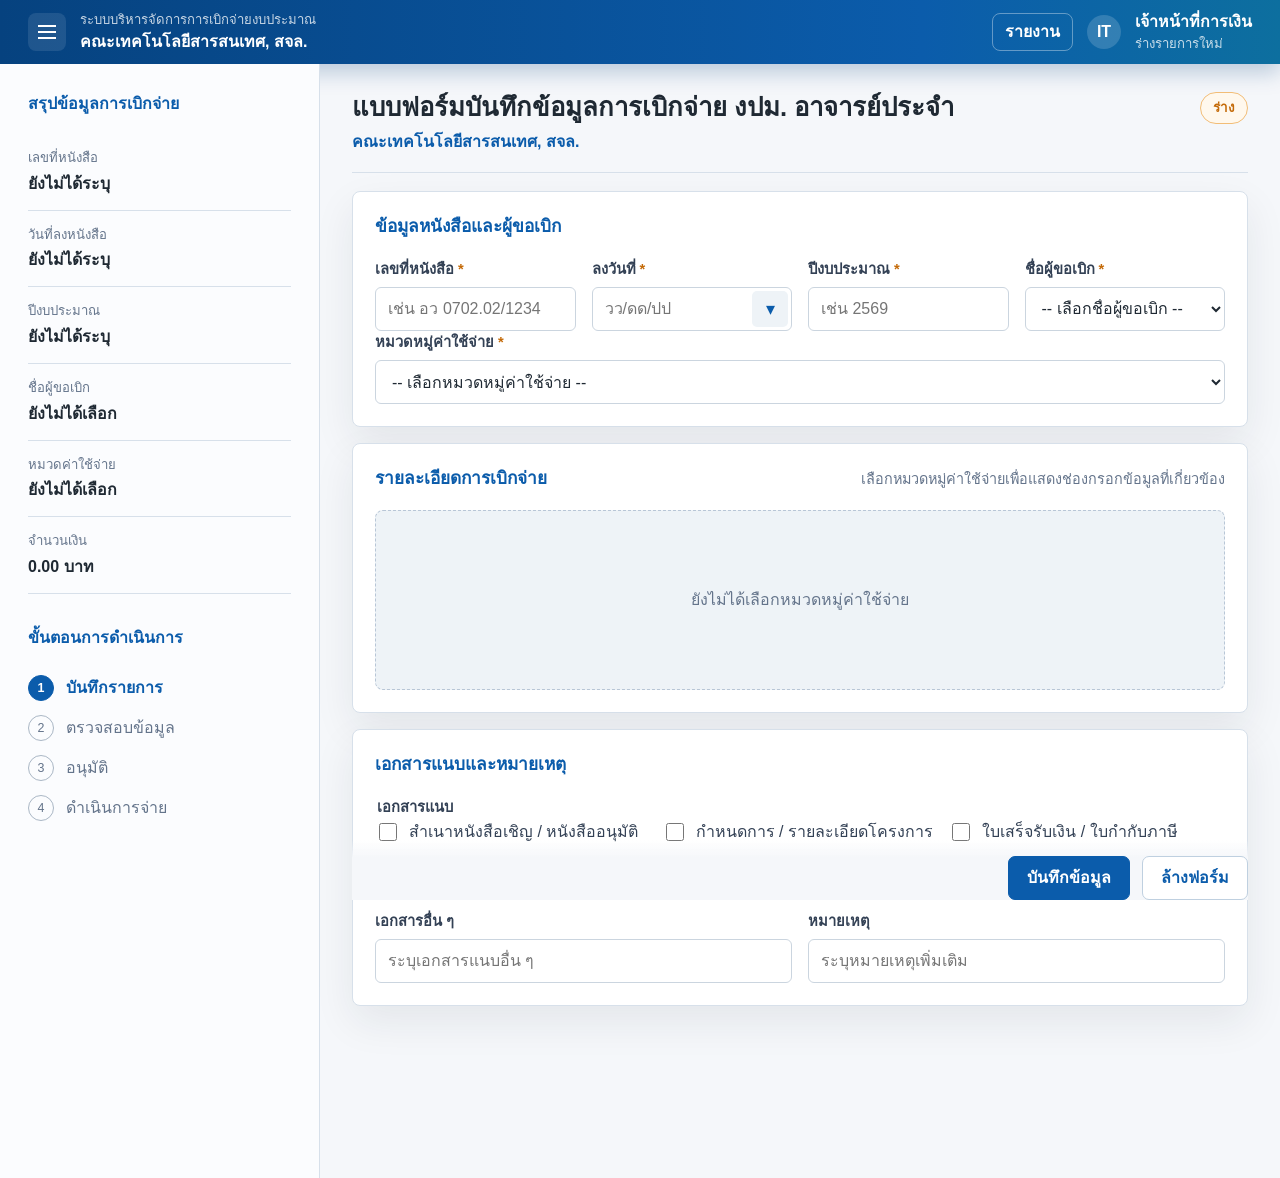
==== index.html @ 0a7631bf "Add files via upload" ====
<!doctype html>
<html lang="th">
  <head>
    <meta charset="UTF-8" />
    <meta name="viewport" content="width=device-width, initial-scale=1.0" />
    <title>แบบฟอร์มบันทึกข้อมูลการเบิกจ่าย งปม. อาจารย์ประจำ</title>
    <link rel="stylesheet" href="styles.css?v=20260630-4" />
  </head>
  <body>
    <header class="topbar">
      <div class="topbar__brand">
        <button class="icon-button" type="button" aria-label="เมนู">
          <span></span><span></span><span></span>
        </button>
        <div>
          <p>ระบบบริหารจัดการการเบิกจ่ายงบประมาณ</p>
          <strong>คณะเทคโนโลยีสารสนเทศ, สจล.</strong>
        </div>
      </div>
      <div class="topbar__user" aria-label="ผู้ใช้งาน">
        <a class="nav-link" href="report.html">รายงาน</a>
        <span class="avatar">IT</span>
        <div>
          <strong>เจ้าหน้าที่การเงิน</strong>
          <p>ร่างรายการใหม่</p>
        </div>
      </div>
    </header>

    <main class="layout">
      <aside class="summary-panel" aria-label="สรุปข้อมูลการเบิกจ่าย">
        <h2>สรุปข้อมูลการเบิกจ่าย</h2>
        <dl class="summary-list">
          <div>
            <dt>เลขที่หนังสือ</dt>
            <dd id="summaryDocNo">ยังไม่ได้ระบุ</dd>
          </div>
          <div>
            <dt>วันที่ลงหนังสือ</dt>
            <dd id="summaryDate">ยังไม่ได้ระบุ</dd>
          </div>
          <div>
            <dt>ปีงบประมาณ</dt>
            <dd id="summaryFiscalYear">ยังไม่ได้ระบุ</dd>
          </div>
          <div>
            <dt>ชื่อผู้ขอเบิก</dt>
            <dd id="summaryTeacher">ยังไม่ได้เลือก</dd>
          </div>
          <div>
            <dt>หมวดค่าใช้จ่าย</dt>
            <dd id="summaryCategory">ยังไม่ได้เลือก</dd>
          </div>
          <div>
            <dt>จำนวนเงิน</dt>
            <dd id="summaryAmount">0.00 บาท</dd>
          </div>
        </dl>

        <section class="steps" aria-label="ขั้นตอนการดำเนินการ">
          <h2>ขั้นตอนการดำเนินการ</h2>
          <ol>
            <li class="is-active">บันทึกรายการ</li>
            <li>ตรวจสอบข้อมูล</li>
            <li>อนุมัติ</li>
            <li>ดำเนินการจ่าย</li>
          </ol>
        </section>
      </aside>

      <section class="content">
        <div class="page-title">
          <div>
            <h1>แบบฟอร์มบันทึกข้อมูลการเบิกจ่าย งปม. อาจารย์ประจำ</h1>
            <p>คณะเทคโนโลยีสารสนเทศ, สจล.</p>
          </div>
          <span class="status-badge">ร่าง</span>
        </div>

        <form id="expenseForm" class="form-shell">
          <section class="form-section" aria-labelledby="section-basic">
            <div class="section-heading">
              <h2 id="section-basic">ข้อมูลหนังสือและผู้ขอเบิก</h2>
            </div>
            <div class="form-grid form-grid--four">
              <label class="field">
                <span>เลขที่หนังสือ <b>*</b></span>
                <input id="docNo" name="docNo" type="text" placeholder="เช่น อว 0702.02/1234" required />
              </label>
              <label class="field">
                <span>ลงวันที่ <b>*</b></span>
                <div class="date-picker" data-thai-date-picker>
                  <input id="docDate" name="docDate" type="text" placeholder="วว/ดด/ปป" inputmode="numeric" autocomplete="off" pattern="\d{2}/\d{2}/\d{2}" required />
                  <button class="date-picker__button" type="button" aria-label="เปิดปฏิทินลงวันที่">▾</button>
                  <div class="date-picker__panel" hidden></div>
                </div>
              </label>
              <label class="field">
                <span>ปีงบประมาณ <b>*</b></span>
                <input id="fiscalYear" name="fiscalYear" type="number" min="2500" max="2700" placeholder="เช่น 2569" required />
              </label>
              <label class="field">
                <span>ชื่อผู้ขอเบิก <b>*</b></span>
                <select id="teacherName" name="teacherName" required></select>
              </label>
            </div>
            <label class="field">
              <span>หมวดหมู่ค่าใช้จ่าย <b>*</b></span>
              <select id="category" name="category" required></select>
            </label>
          </section>

          <section class="form-section" aria-labelledby="section-detail">
            <div class="section-heading">
              <h2 id="section-detail">รายละเอียดการเบิกจ่าย</h2>
              <p id="categoryHint">เลือกหมวดหมู่ค่าใช้จ่ายเพื่อแสดงช่องกรอกข้อมูลที่เกี่ยวข้อง</p>
            </div>
            <div id="dynamicFields" class="dynamic-fields"></div>
          </section>

          <section class="form-section" aria-labelledby="section-attachments">
            <div class="section-heading">
              <h2 id="section-attachments">เอกสารแนบและหมายเหตุ</h2>
            </div>
            <fieldset class="option-group option-group--inline">
              <legend>เอกสารแนบ</legend>
              <label><input type="checkbox" name="attachments" value="สำเนาหนังสือเชิญ / หนังสืออนุมัติ" /> สำเนาหนังสือเชิญ / หนังสืออนุมัติ</label>
              <label><input type="checkbox" name="attachments" value="กำหนดการ / รายละเอียดโครงการ" /> กำหนดการ / รายละเอียดโครงการ</label>
              <label><input type="checkbox" name="attachments" value="ใบเสร็จรับเงิน / ใบกำกับภาษี" /> ใบเสร็จรับเงิน / ใบกำกับภาษี</label>
              <label><input type="checkbox" name="attachments" value="อื่น ๆ" /> อื่น ๆ</label>
            </fieldset>
            <div class="form-grid form-grid--two">
              <label class="field">
                <span>เอกสารอื่น ๆ</span>
                <input name="otherAttachment" type="text" placeholder="ระบุเอกสารแนบอื่น ๆ" />
              </label>
              <label class="field">
                <span>หมายเหตุ</span>
                <input name="note" type="text" placeholder="ระบุหมายเหตุเพิ่มเติม" />
              </label>
            </div>
          </section>

          <div class="action-bar">
            <button class="button button--primary" type="submit">บันทึกข้อมูล</button>
            <button class="button" id="resetButton" type="button">ล้างฟอร์ม</button>
          </div>
        </form>
      </section>
    </main>

    <dialog id="resultDialog" class="result-dialog">
      <form method="dialog">
        <div class="dialog-head">
          <h2>ข้อมูลที่บันทึก</h2>
          <button class="icon-close" value="close" aria-label="ปิด">×</button>
        </div>
        <pre id="resultJson"></pre>
        <menu>
          <button class="button button--primary" value="close">ปิด</button>
        </menu>
      </form>
    </dialog>

    <script src="app.js?v=20260707-1"></script>
  </body>
</html>
---- styles.css ----
:root {
  --bg: #f5f7fa;
  --surface: #ffffff;
  --surface-muted: #eef3f7;
  --line: #d7e0ea;
  --text: #1f2933;
  --muted: #64748b;
  --primary: #0b5cab;
  --primary-dark: #074783;
  --teal: #0f766e;
  --warning: #c46a08;
  --shadow: 0 16px 40px rgba(31, 41, 51, 0.08);
}

* {
  box-sizing: border-box;
}

body {
  margin: 0;
  background: var(--bg);
  color: var(--text);
  font-family: "Leelawadee UI", "Noto Sans Thai", "Tahoma", sans-serif;
  line-height: 1.5;
}

button,
input,
select {
  font: inherit;
}

.topbar {
  min-height: 64px;
  display: flex;
  justify-content: space-between;
  align-items: center;
  gap: 24px;
  padding: 0 28px;
  background: linear-gradient(90deg, #06427f 0%, #0b5cab 72%, #0d6f9f 100%);
  color: #fff;
  box-shadow: 0 8px 22px rgba(6, 66, 127, 0.26);
}

.topbar p,
.topbar strong {
  margin: 0;
}

.topbar__brand,
.topbar__user {
  display: flex;
  align-items: center;
  gap: 14px;
}

.topbar__brand p,
.topbar__user p {
  color: rgba(255, 255, 255, 0.78);
  font-size: 0.82rem;
}

.icon-button {
  width: 38px;
  height: 38px;
  display: grid;
  place-content: center;
  gap: 4px;
  border: 0;
  border-radius: 8px;
  background: rgba(255, 255, 255, 0.1);
  cursor: pointer;
}

.icon-button span {
  display: block;
  width: 18px;
  height: 2px;
  background: #fff;
}

.avatar {
  display: grid;
  width: 34px;
  height: 34px;
  place-items: center;
  border-radius: 50%;
  background: rgba(255, 255, 255, 0.16);
  font-weight: 700;
}

.layout {
  display: grid;
  grid-template-columns: 320px minmax(0, 1fr);
  min-height: calc(100vh - 64px);
}

.summary-panel {
  padding: 28px;
  border-right: 1px solid var(--line);
  background: #fbfcfe;
}

.summary-panel h2 {
  margin: 0 0 18px;
  color: var(--primary);
  font-size: 1rem;
}

.summary-list {
  margin: 0;
}

.summary-list div {
  padding: 14px 0;
  border-bottom: 1px solid var(--line);
}

.summary-list dt {
  color: var(--muted);
  font-size: 0.82rem;
}

.summary-list dd {
  margin: 4px 0 0;
  font-weight: 700;
}

.steps {
  margin-top: 32px;
}

.steps ol {
  margin: 0;
  padding: 0;
  counter-reset: step;
  list-style: none;
}

.steps li {
  counter-increment: step;
  position: relative;
  padding: 8px 0 8px 38px;
  color: var(--muted);
}

.steps li::before {
  content: counter(step);
  position: absolute;
  left: 0;
  top: 7px;
  width: 24px;
  height: 24px;
  display: grid;
  place-items: center;
  border: 1px solid #aab7c5;
  border-radius: 50%;
  font-size: 0.78rem;
}

.steps .is-active {
  color: var(--primary);
  font-weight: 700;
}

.steps .is-active::before {
  border-color: var(--primary);
  background: var(--primary);
  color: #fff;
}

.content {
  min-width: 0;
  padding: 28px 32px 96px;
}

.page-title {
  display: flex;
  align-items: start;
  justify-content: space-between;
  gap: 24px;
  margin-bottom: 18px;
  padding-bottom: 18px;
  border-bottom: 1px solid var(--line);
}

.page-title h1 {
  margin: 0;
  font-size: clamp(1.35rem, 2vw, 2rem);
  line-height: 1.25;
}

.page-title p {
  margin: 6px 0 0;
  color: var(--primary);
  font-weight: 700;
}

.status-badge {
  padding: 5px 12px;
  border: 1px solid #f2bd77;
  border-radius: 999px;
  background: #fff8ed;
  color: var(--warning);
  font-size: 0.84rem;
  font-weight: 700;
}

.form-shell {
  display: grid;
  gap: 16px;
}

.form-section {
  padding: 22px;
  border: 1px solid var(--line);
  border-radius: 8px;
  background: var(--surface);
  box-shadow: var(--shadow);
}

.section-heading {
  display: flex;
  justify-content: space-between;
  align-items: baseline;
  gap: 18px;
  margin-bottom: 18px;
}

.section-heading h2 {
  margin: 0;
  color: var(--primary);
  font-size: 1.08rem;
}

.section-heading p {
  margin: 0;
  color: var(--muted);
  font-size: 0.9rem;
}

.form-grid {
  display: grid;
  gap: 16px;
}

.form-grid--three {
  grid-template-columns: repeat(3, minmax(0, 1fr));
}

.form-grid--four {
  grid-template-columns: repeat(4, minmax(0, 1fr));
}

.form-grid--two {
  grid-template-columns: repeat(2, minmax(0, 1fr));
}

.field {
  display: grid;
  gap: 7px;
}

.field span,
.option-group legend {
  color: #334155;
  font-size: 0.92rem;
  font-weight: 700;
}

.field b,
.option-group b {
  color: var(--warning);
}

input,
select {
  min-height: 44px;
  width: 100%;
  border: 1px solid #cbd5df;
  border-radius: 6px;
  background: #fff;
  color: var(--text);
  padding: 0 12px;
  outline: none;
}

input:focus,
select:focus {
  border-color: var(--primary);
  box-shadow: 0 0 0 3px rgba(11, 92, 171, 0.12);
}

.date-picker {
  position: relative;
  display: grid;
}

.date-picker input {
  padding-right: 46px;
}

.date-picker__button {
  position: absolute;
  top: 4px;
  right: 4px;
  width: 36px;
  height: 36px;
  border: 0;
  border-radius: 5px;
  background: var(--surface-muted);
  color: var(--primary);
  font-size: 1.1rem;
  cursor: pointer;
}

.date-picker__button:hover,
.date-picker__head button:hover,
.date-picker__days button:hover {
  background: #dfeaf4;
}

.date-picker__panel {
  position: absolute;
  top: calc(100% + 8px);
  left: 0;
  z-index: 20;
  width: min(320px, calc(100vw - 48px));
  padding: 12px;
  border: 1px solid var(--line);
  border-radius: 8px;
  background: var(--surface);
  box-shadow: 0 18px 42px rgba(31, 41, 51, 0.16);
}

.date-picker__head,
.date-picker__weekdays,
.date-picker__days {
  display: grid;
  grid-template-columns: repeat(7, 1fr);
  gap: 4px;
}

.date-picker__head {
  grid-template-columns: 32px 1fr 32px;
  align-items: center;
  margin-bottom: 10px;
}

.date-picker__selectors {
  display: grid;
  grid-template-columns: minmax(0, 1.35fr) minmax(78px, 0.65fr);
  gap: 6px;
}

.date-picker__selectors select {
  min-height: 34px;
  padding: 0 8px;
  border-radius: 6px;
  color: var(--primary);
  font-size: 0.92rem;
  font-weight: 700;
}

.date-picker__head button,
.date-picker__days button {
  min-height: 34px;
  border: 0;
  border-radius: 6px;
  background: transparent;
  color: var(--text);
  cursor: pointer;
}

.date-picker__weekdays {
  margin-bottom: 4px;
  color: var(--muted);
  font-size: 0.82rem;
  font-weight: 700;
  text-align: center;
}

.date-picker__days button.is-today {
  box-shadow: inset 0 0 0 1px var(--primary);
  color: var(--primary);
  font-weight: 700;
}

.date-picker__days button.is-selected {
  background: var(--primary);
  color: #fff;
  font-weight: 700;
}

.dynamic-fields {
  display: grid;
  gap: 18px;
}

.empty-state {
  display: grid;
  place-items: center;
  min-height: 180px;
  border: 1px dashed #b8c6d6;
  border-radius: 8px;
  color: var(--muted);
  background: var(--surface-muted);
  text-align: center;
}

.sub-panel {
  display: grid;
  gap: 16px;
  padding: 18px;
  border: 1px solid #dce5ee;
  border-radius: 8px;
  background: #fbfdff;
}

.sub-panel h3 {
  margin: 0;
  color: var(--teal);
  font-size: 1rem;
}

.option-group {
  display: grid;
  gap: 10px;
  min-width: 0;
  margin: 0;
  padding: 0;
  border: 0;
}

.option-group--inline {
  grid-template-columns: repeat(auto-fit, minmax(220px, 1fr));
  margin-bottom: 16px;
}

.option-group legend {
  grid-column: 1 / -1;
  margin-bottom: 2px;
}

.option-group label {
  display: flex;
  align-items: flex-start;
  gap: 9px;
  min-height: 32px;
  color: #334155;
}

.option-group input {
  width: 18px;
  min-height: 18px;
  height: 18px;
  margin-top: 3px;
  accent-color: var(--primary);
}

.action-bar {
  position: sticky;
  bottom: 0;
  z-index: 5;
  display: flex;
  justify-content: flex-end;
  gap: 12px;
  padding: 16px 0 0;
  background: linear-gradient(180deg, rgba(245, 247, 250, 0), var(--bg) 30%);
}

.button {
  min-height: 44px;
  border: 1px solid #bfd0e0;
  border-radius: 7px;
  background: #fff;
  color: var(--primary);
  padding: 0 18px;
  font-weight: 700;
  cursor: pointer;
}

.button:hover {
  border-color: var(--primary);
}

.button--primary {
  border-color: var(--primary);
  background: var(--primary);
  color: #fff;
}

.button--primary:hover {
  background: var(--primary-dark);
}

.result-dialog {
  width: min(860px, calc(100vw - 32px));
  border: 0;
  border-radius: 8px;
  box-shadow: 0 24px 80px rgba(15, 23, 42, 0.28);
}

.result-dialog::backdrop {
  background: rgba(15, 23, 42, 0.36);
}

.dialog-head {
  display: flex;
  align-items: center;
  justify-content: space-between;
  gap: 16px;
}

.dialog-head h2 {
  margin: 0;
}

.icon-close {
  border: 0;
  background: transparent;
  color: var(--muted);
  font-size: 1.8rem;
  cursor: pointer;
}

pre {
  max-height: 55vh;
  overflow: auto;
  padding: 16px;
  border-radius: 8px;
  background: #0f172a;
  color: #dbeafe;
  white-space: pre-wrap;
}

menu {
  display: flex;
  justify-content: flex-end;
  padding: 0;
}

.nav-link {
  display: inline-flex;
  align-items: center;
  min-height: 38px;
  padding: 0 12px;
  border: 1px solid rgba(255, 255, 255, 0.36);
  border-radius: 8px;
  color: #fff;
  font-weight: 700;
  text-decoration: none;
}

.nav-link:hover {
  background: rgba(255, 255, 255, 0.12);
}

.report-layout {
  width: min(1480px, 100%);
  margin: 0 auto;
  padding: 28px;
}

.report-toolbar {
  display: grid;
  grid-template-columns: minmax(240px, 1.3fr) repeat(3, minmax(180px, 1fr)) auto;
  align-items: end;
  gap: 14px;
  margin-bottom: 18px;
  padding: 18px;
  border: 1px solid var(--line);
  border-radius: 8px;
  background: var(--surface);
  box-shadow: var(--shadow);
}

.report-cards {
  display: grid;
  grid-template-columns: repeat(3, minmax(0, 1fr));
  gap: 14px;
  margin-bottom: 18px;
}

.report-cards article {
  padding: 18px;
  border: 1px solid var(--line);
  border-radius: 8px;
  background: var(--surface);
}

.report-cards span {
  display: block;
  color: var(--muted);
  font-size: 0.85rem;
}

.report-cards strong {
  display: block;
  margin-top: 6px;
  color: var(--primary);
  font-size: 1.45rem;
}

.teacher-report-head {
  display: flex;
  align-items: flex-end;
  justify-content: space-between;
  gap: 20px;
  margin-bottom: 18px;
  padding: 18px;
  border: 1px solid var(--line);
  border-radius: 8px;
  background: var(--surface);
  box-shadow: var(--shadow);
}

.teacher-report-head span,
.teacher-report-head p {
  color: var(--muted);
  font-size: 0.9rem;
}

.teacher-report-head strong {
  display: block;
  margin-top: 4px;
  color: var(--primary-dark);
  font-size: 1.35rem;
}

.teacher-report-head p {
  margin: 0;
  text-align: right;
}

.report-table-wrap {
  overflow: auto;
  border: 1px solid var(--line);
  border-radius: 8px;
  background: var(--surface);
  box-shadow: var(--shadow);
}

.report-table {
  width: 100%;
  min-width: 1180px;
  border-collapse: collapse;
}

.report-table th,
.report-table td {
  padding: 12px 14px;
  border-bottom: 1px solid var(--line);
  text-align: left;
  vertical-align: top;
  font-size: 0.92rem;
}

.report-table th {
  position: sticky;
  top: 0;
  z-index: 1;
  background: #e8f1fb;
  color: var(--primary-dark);
  font-weight: 800;
}

.report-table tbody tr:hover {
  background: #f8fbff;
}

.amount-cell {
  text-align: right;
  white-space: nowrap;
}

.detail-chip {
  display: block;
  margin: 0 0 4px;
  color: var(--text);
}

.empty-cell {
  padding: 32px 16px;
  color: var(--muted);
  text-align: center;
}

.dashboard-toolbar {
  grid-template-columns: minmax(220px, 1.2fr) repeat(3, minmax(160px, 1fr)) auto;
}

.dashboard-actions {
  display: flex;
  gap: 10px;
}

.dashboard-kpis {
  grid-template-columns: repeat(4, minmax(0, 1fr));
}

.dashboard-grid {
  display: grid;
  grid-template-columns: repeat(2, minmax(0, 1fr));
  gap: 18px;
  margin-bottom: 18px;
}

.dashboard-panel {
  min-height: 360px;
  padding: 18px;
  border: 1px solid var(--line);
  border-radius: 8px;
  background: var(--surface);
  box-shadow: var(--shadow);
}

.dashboard-panel--wide {
  grid-column: span 2;
}

.dashboard-panel__head {
  display: flex;
  align-items: flex-start;
  justify-content: space-between;
  gap: 16px;
  margin-bottom: 18px;
}

.dashboard-panel__head h2 {
  margin: 0;
  color: var(--primary-dark);
  font-size: 1.05rem;
}

.dashboard-panel__head span {
  color: var(--muted);
  font-weight: 700;
  white-space: nowrap;
}

.bar-chart {
  display: grid;
  gap: 14px;
}

.bar-row {
  display: grid;
  gap: 7px;
}

.bar-row__meta {
  display: flex;
  justify-content: space-between;
  gap: 14px;
  color: var(--text);
  font-size: 0.92rem;
}

.bar-row__meta span {
  overflow-wrap: anywhere;
}

.bar-row__meta strong {
  color: var(--primary-dark);
  white-space: nowrap;
}

.bar-track {
  height: 12px;
  overflow: hidden;
  border-radius: 999px;
  background: var(--surface-muted);
}

.bar-track span {
  display: block;
  height: 100%;
  border-radius: inherit;
}

.donut-wrap {
  display: grid;
  grid-template-columns: 180px minmax(0, 1fr);
  align-items: center;
  gap: 20px;
}

.donut-chart {
  width: 180px;
  aspect-ratio: 1;
  border: 18px solid var(--surface);
  border-radius: 50%;
  background: #e5eaf0;
  box-shadow: inset 0 0 0 1px var(--line), 0 10px 24px rgba(31, 41, 51, 0.08);
}

.chart-legend {
  display: grid;
  gap: 10px;
}

.legend-item {
  display: grid;
  grid-template-columns: 12px minmax(0, 1fr) auto;
  align-items: center;
  gap: 8px;
  font-size: 0.9rem;
}

.legend-item span {
  width: 12px;
  height: 12px;
  border-radius: 50%;
}

.legend-item p {
  margin: 0;
}

.legend-item strong {
  color: var(--primary-dark);
  white-space: nowrap;
}

.column-chart {
  display: flex;
  align-items: end;
  gap: 16px;
  min-height: 270px;
}

.column-item {
  display: grid;
  flex: 1;
  min-width: 80px;
  gap: 8px;
  text-align: center;
}

.column-track {
  display: flex;
  align-items: end;
  height: 210px;
  padding: 0 8px;
  border-radius: 8px;
  background: var(--surface-muted);
}

.column-track span {
  display: block;
  width: 100%;
  min-height: 2px;
  border-radius: 8px 8px 0 0;
}

.column-item strong {
  color: var(--primary-dark);
}

.column-item small {
  color: var(--muted);
  font-size: 0.78rem;
}

@media (max-width: 980px) {
  .layout {
    grid-template-columns: 1fr;
  }

  .summary-panel {
    border-right: 0;
    border-bottom: 1px solid var(--line);
  }

  .summary-list {
    display: grid;
    grid-template-columns: repeat(2, minmax(0, 1fr));
    gap: 0 20px;
  }

  .form-grid--three,
  .form-grid--four,
  .form-grid--two {
    grid-template-columns: 1fr;
  }

  .report-toolbar {
    grid-template-columns: repeat(2, minmax(0, 1fr));
  }

  .report-cards {
    grid-template-columns: 1fr;
  }

  .dashboard-toolbar,
  .dashboard-kpis,
  .dashboard-grid {
    grid-template-columns: 1fr;
  }

  .dashboard-panel--wide {
    grid-column: auto;
  }

  .donut-wrap {
    grid-template-columns: 1fr;
    justify-items: center;
  }

  .teacher-report-head {
    align-items: flex-start;
    flex-direction: column;
  }

  .teacher-report-head p {
    text-align: left;
  }
}

@media (max-width: 640px) {
  .topbar {
    align-items: flex-start;
    flex-direction: column;
    padding: 16px;
  }

  .content,
  .summary-panel {
    padding: 18px;
  }

  .page-title,
  .section-heading,
  .action-bar {
    align-items: stretch;
    flex-direction: column;
  }

  .action-bar {
    position: static;
    padding-top: 4px;
    background: transparent;
  }

  .summary-list {
    grid-template-columns: 1fr;
  }

  .button {
    width: 100%;
  }

  .report-layout {
    padding: 18px;
  }

  .report-toolbar {
    grid-template-columns: 1fr;
  }

  .dashboard-actions {
    flex-direction: column;
  }

  .dashboard-panel__head,
  .bar-row__meta {
    align-items: flex-start;
    flex-direction: column;
  }

  .column-chart {
    overflow-x: auto;
  }
}
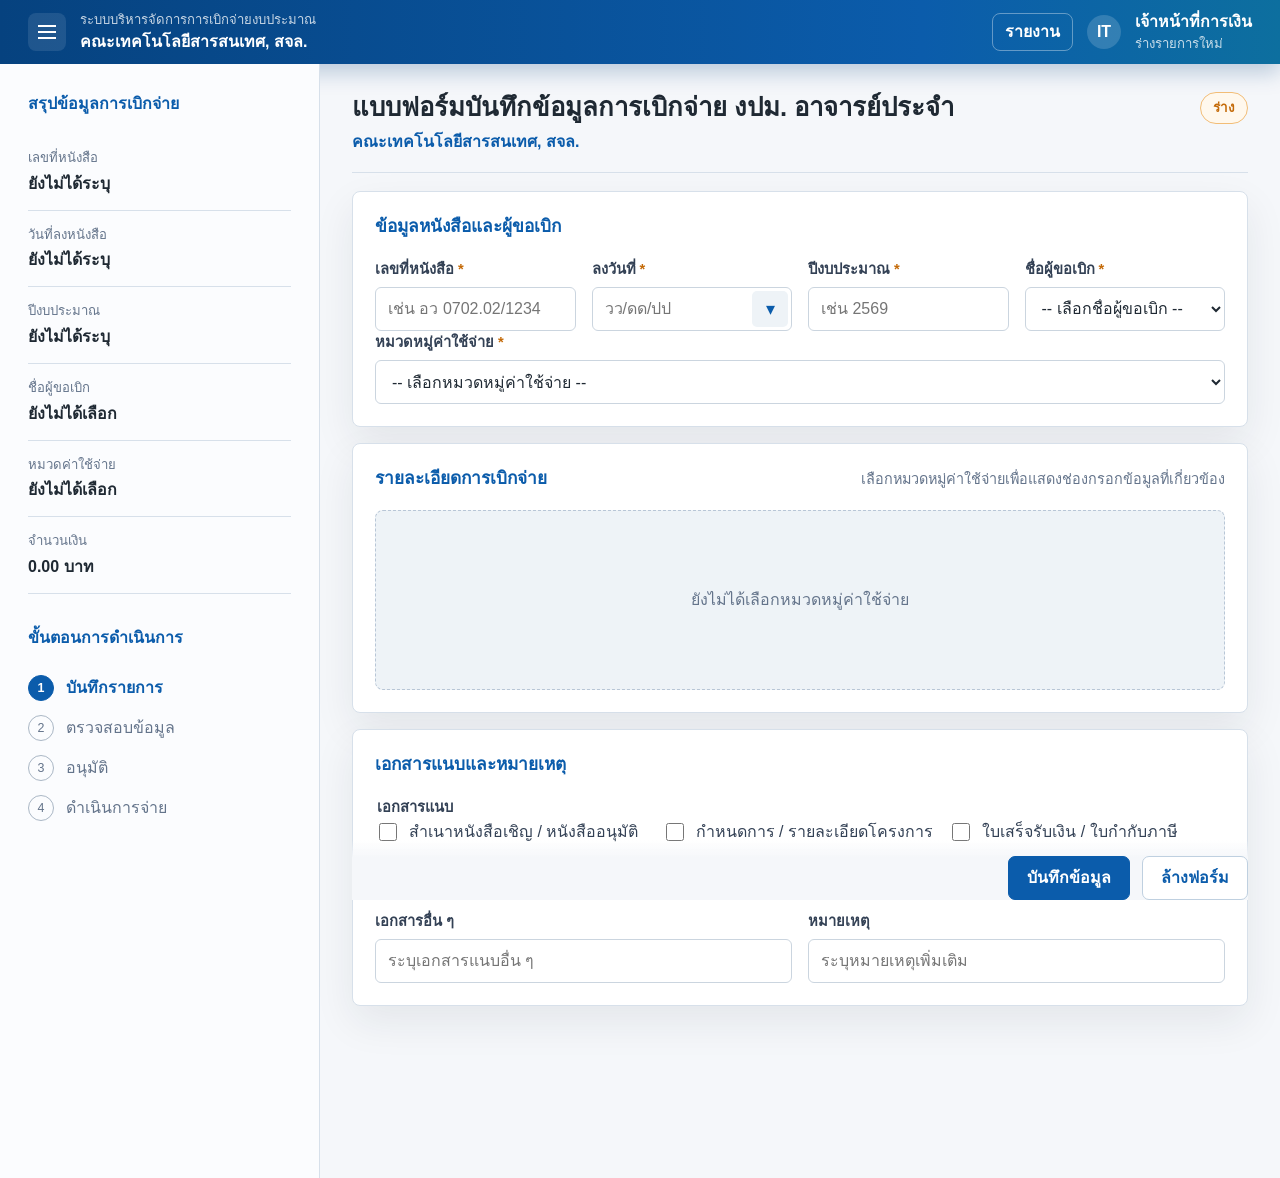
==== commit e1ab14a7: "Add files via upload" ====
--- a/index.html
+++ b/index.html
@@ -162,6 +162,6 @@
       </form>
     </dialog>
 
-    <script src="app.js?v=20260707-1"></script>
+    <script src="app.js?v=20260708-1"></script>
   </body>
 </html>
--- a/styles.css
+++ b/styles.css
@@ -674,6 +674,85 @@
   white-space: nowrap;
 }
 
+.dashboard-recent-table {
+  min-width: 980px;
+  table-layout: fixed;
+}
+
+.dashboard-recent-table th:nth-child(1),
+.dashboard-recent-table td:nth-child(1) {
+  width: 16%;
+}
+
+.dashboard-recent-table th:nth-child(2),
+.dashboard-recent-table td:nth-child(2) {
+  width: 11%;
+}
+
+.dashboard-recent-table th:nth-child(3),
+.dashboard-recent-table td:nth-child(3) {
+  width: 11%;
+}
+
+.dashboard-recent-table th:nth-child(4),
+.dashboard-recent-table td:nth-child(4) {
+  width: 24%;
+}
+
+.dashboard-recent-table th:nth-child(5),
+.dashboard-recent-table td:nth-child(5) {
+  width: 20%;
+  overflow-wrap: anywhere;
+}
+
+.dashboard-recent-table th:nth-child(6),
+.dashboard-recent-table td:nth-child(6) {
+  width: 18%;
+  text-align: right;
+  white-space: nowrap;
+}
+
+.dashboard-pagination {
+  display: flex;
+  align-items: center;
+  justify-content: space-between;
+  gap: 14px;
+  padding: 14px;
+  color: var(--muted);
+  font-size: 0.9rem;
+}
+
+.pagination-buttons {
+  display: flex;
+  flex-wrap: wrap;
+  justify-content: flex-end;
+  gap: 6px;
+}
+
+.pagination-button {
+  min-width: 36px;
+  min-height: 34px;
+  padding: 0 10px;
+  border: 1px solid var(--line);
+  border-radius: 8px;
+  background: var(--surface);
+  color: var(--text);
+  cursor: pointer;
+  font-weight: 700;
+}
+
+.pagination-button:hover:not(:disabled),
+.pagination-button.is-active {
+  border-color: var(--primary);
+  background: var(--primary);
+  color: #fff;
+}
+
+.pagination-button:disabled {
+  cursor: not-allowed;
+  opacity: 0.48;
+}
+
 .detail-chip {
   display: block;
   margin: 0 0 4px;
@@ -972,4 +1051,13 @@
   .column-chart {
     overflow-x: auto;
   }
-}
+
+  .dashboard-pagination {
+    align-items: stretch;
+    flex-direction: column;
+  }
+
+  .pagination-buttons {
+    justify-content: flex-start;
+  }
+}
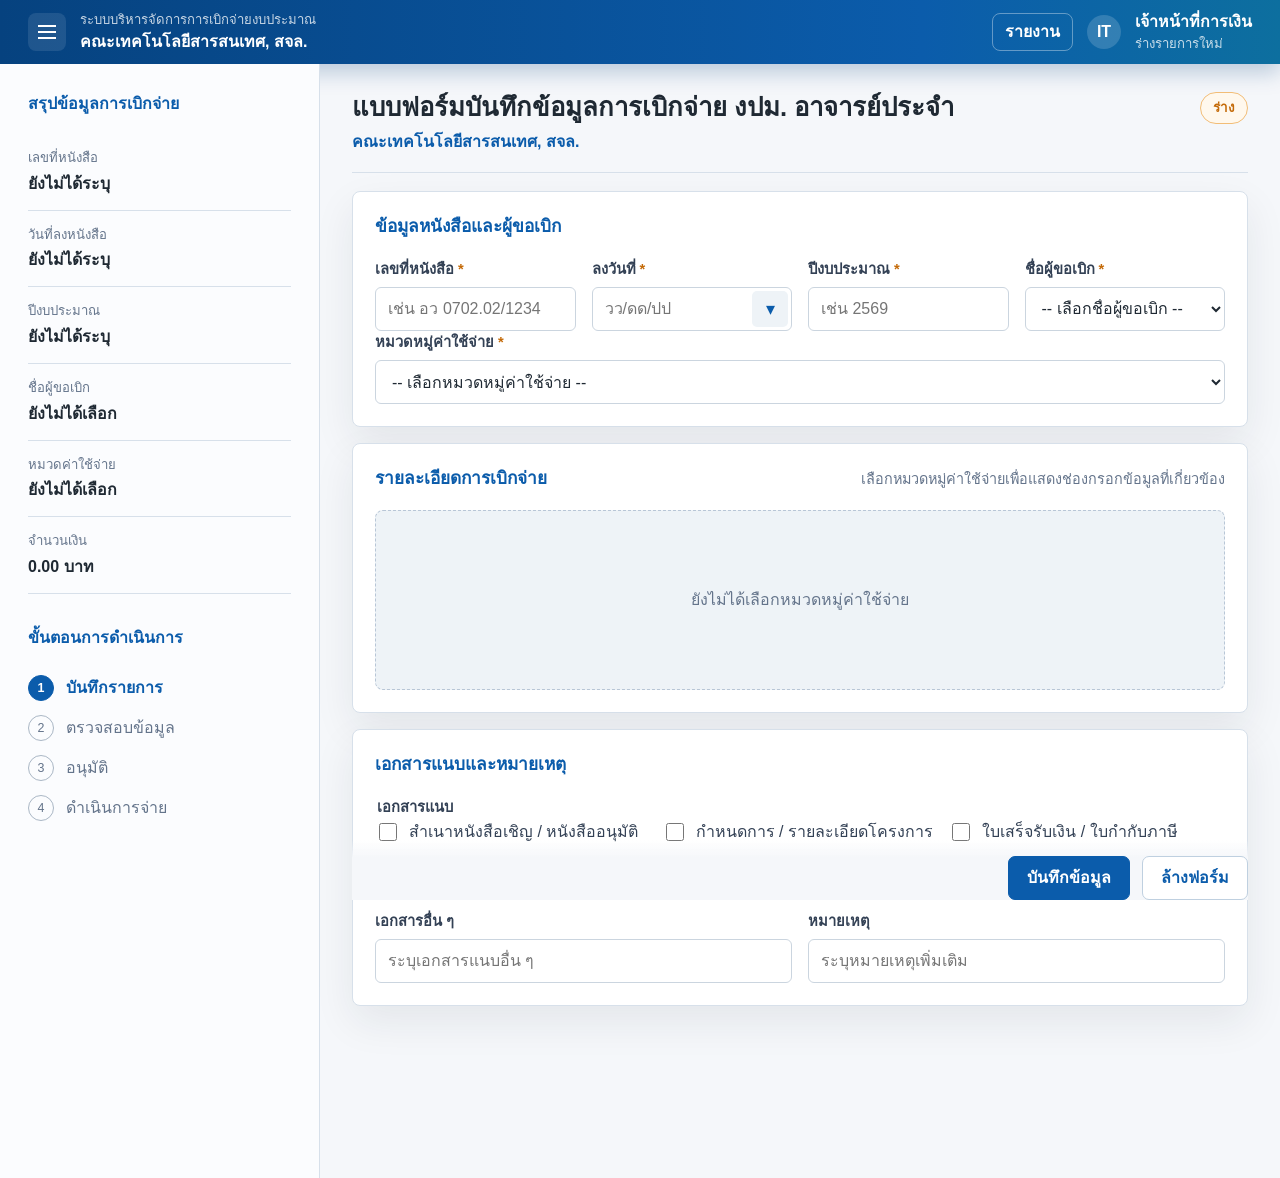
==== commit 3268c9f7: "Add files via upload" ====
--- a/index.html
+++ b/index.html
@@ -162,6 +162,6 @@
       </form>
     </dialog>
 
-    <script src="app.js?v=20260708-1"></script>
+    <script src="app.js?v=20260712-1"></script>
   </body>
 </html>
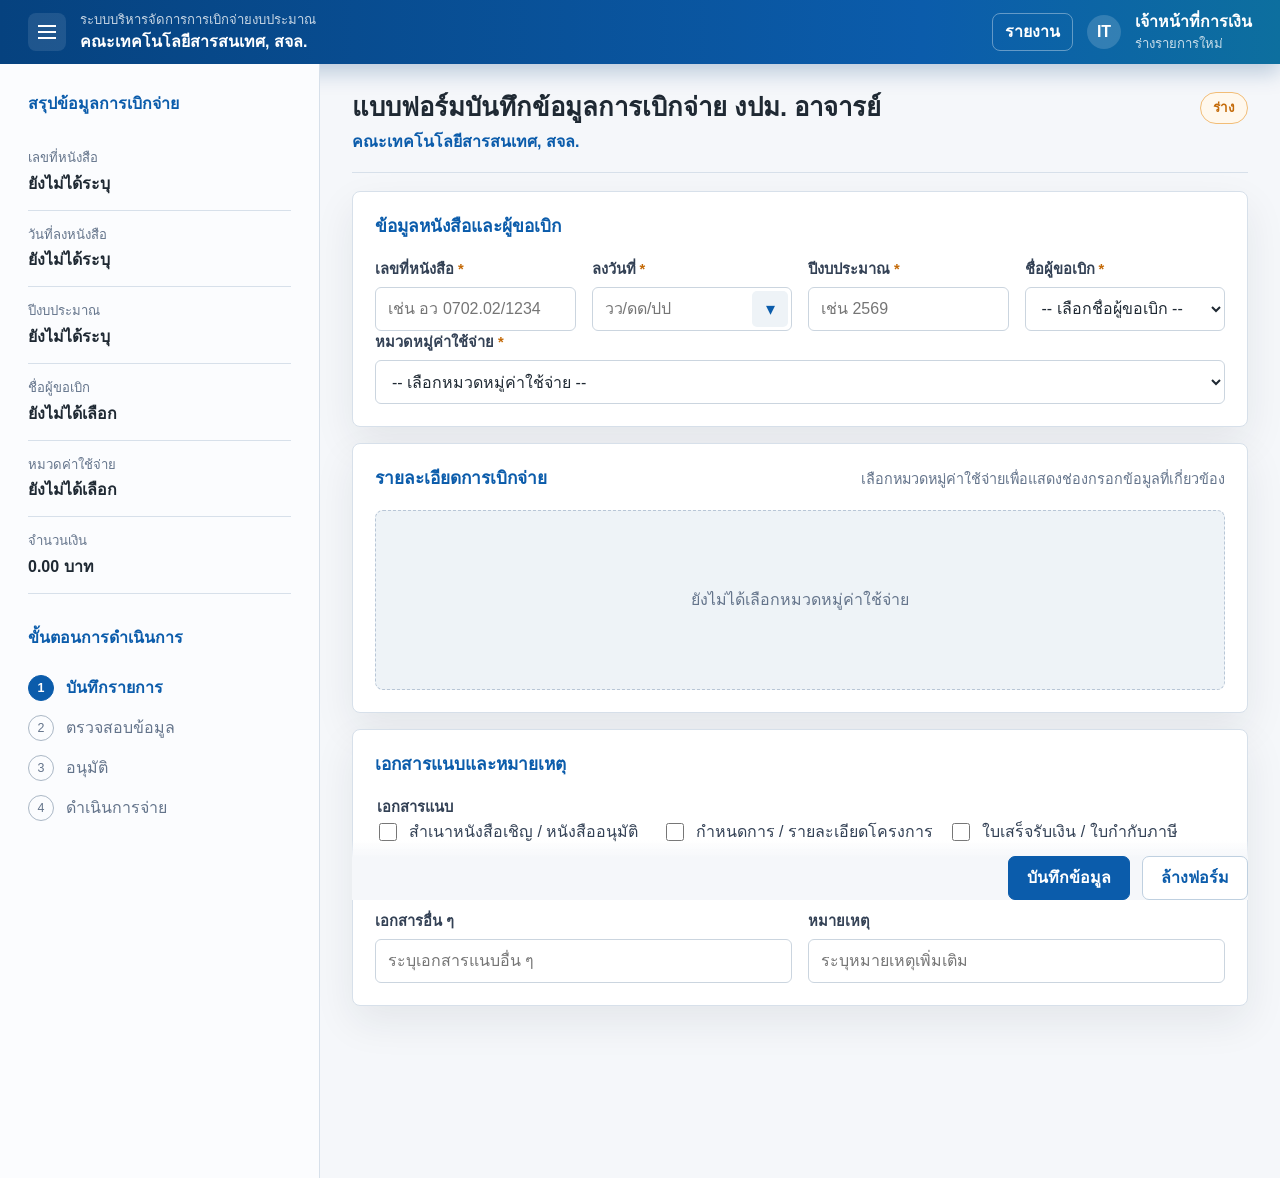
==== commit 9598c6db: "Add files via upload" ====
--- a/index.html
+++ b/index.html
@@ -3,7 +3,7 @@
   <head>
     <meta charset="UTF-8" />
     <meta name="viewport" content="width=device-width, initial-scale=1.0" />
-    <title>แบบฟอร์มบันทึกข้อมูลการเบิกจ่าย งปม. อาจารย์ประจำ</title>
+    <title>แบบฟอร์มบันทึกข้อมูลการเบิกจ่าย งปม. อาจารย์</title>
     <link rel="stylesheet" href="styles.css?v=20260630-4" />
   </head>
   <body>
@@ -71,7 +71,7 @@
       <section class="content">
         <div class="page-title">
           <div>
-            <h1>แบบฟอร์มบันทึกข้อมูลการเบิกจ่าย งปม. อาจารย์ประจำ</h1>
+            <h1>แบบฟอร์มบันทึกข้อมูลการเบิกจ่าย งปม. อาจารย์</h1>
             <p>คณะเทคโนโลยีสารสนเทศ, สจล.</p>
           </div>
           <span class="status-badge">ร่าง</span>
@@ -162,6 +162,6 @@
       </form>
     </dialog>
 
-    <script src="app.js?v=20260712-1"></script>
+    <script src="app.js?v=20261127-2"></script>
   </body>
 </html>
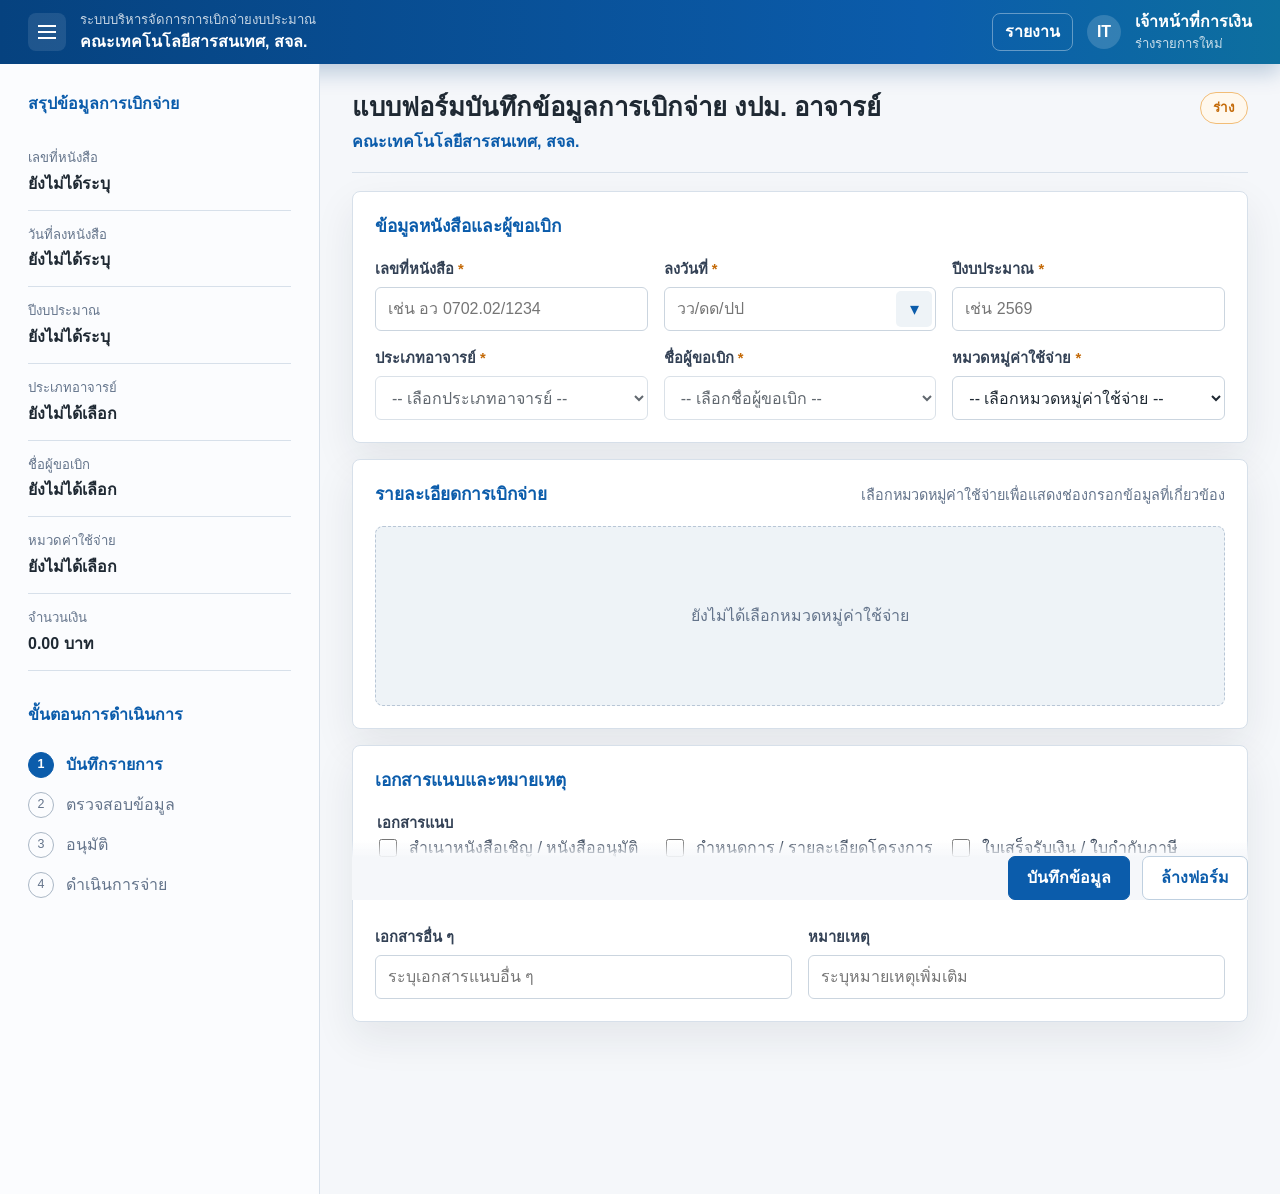
==== commit 65f5efa0: "Add files via upload" ====
--- a/index.html
+++ b/index.html
@@ -44,6 +44,10 @@
             <dd id="summaryFiscalYear">ยังไม่ได้ระบุ</dd>
           </div>
           <div>
+            <dt>ประเภทอาจารย์</dt>
+            <dd id="summaryTeacherType">ยังไม่ได้เลือก</dd>
+          </div>
+          <div>
             <dt>ชื่อผู้ขอเบิก</dt>
             <dd id="summaryTeacher">ยังไม่ได้เลือก</dd>
           </div>
@@ -82,7 +86,7 @@
             <div class="section-heading">
               <h2 id="section-basic">ข้อมูลหนังสือและผู้ขอเบิก</h2>
             </div>
-            <div class="form-grid form-grid--four">
+            <div class="form-grid form-grid--three">
               <label class="field">
                 <span>เลขที่หนังสือ <b>*</b></span>
                 <input id="docNo" name="docNo" type="text" placeholder="เช่น อว 0702.02/1234" required />
@@ -100,14 +104,22 @@
                 <input id="fiscalYear" name="fiscalYear" type="number" min="2500" max="2700" placeholder="เช่น 2569" required />
               </label>
               <label class="field">
+                <span>ประเภทอาจารย์ <b>*</b></span>
+                <select id="teacherType" name="teacherType" required disabled>
+                  <option value="">-- เลือกประเภทอาจารย์ --</option>
+                  <option value="อาจารย์ประจำ">อ.ประจำ</option>
+                  <option id="specialTeacherType" value="อาจารย์พิเศษ">อ.พิเศษ</option>
+                </select>
+              </label>
+              <label class="field">
                 <span>ชื่อผู้ขอเบิก <b>*</b></span>
-                <select id="teacherName" name="teacherName" required></select>
+                <select id="teacherName" name="teacherName" required disabled></select>
+              </label>
+              <label class="field">
+                <span>หมวดหมู่ค่าใช้จ่าย <b>*</b></span>
+                <select id="category" name="category" required></select>
               </label>
             </div>
-            <label class="field">
-              <span>หมวดหมู่ค่าใช้จ่าย <b>*</b></span>
-              <select id="category" name="category" required></select>
-            </label>
           </section>
 
           <section class="form-section" aria-labelledby="section-detail">
@@ -162,6 +174,6 @@
       </form>
     </dialog>
 
-    <script src="app.js?v=20261127-2"></script>
+    <script src="app.js?v=20261127-3"></script>
   </body>
 </html>
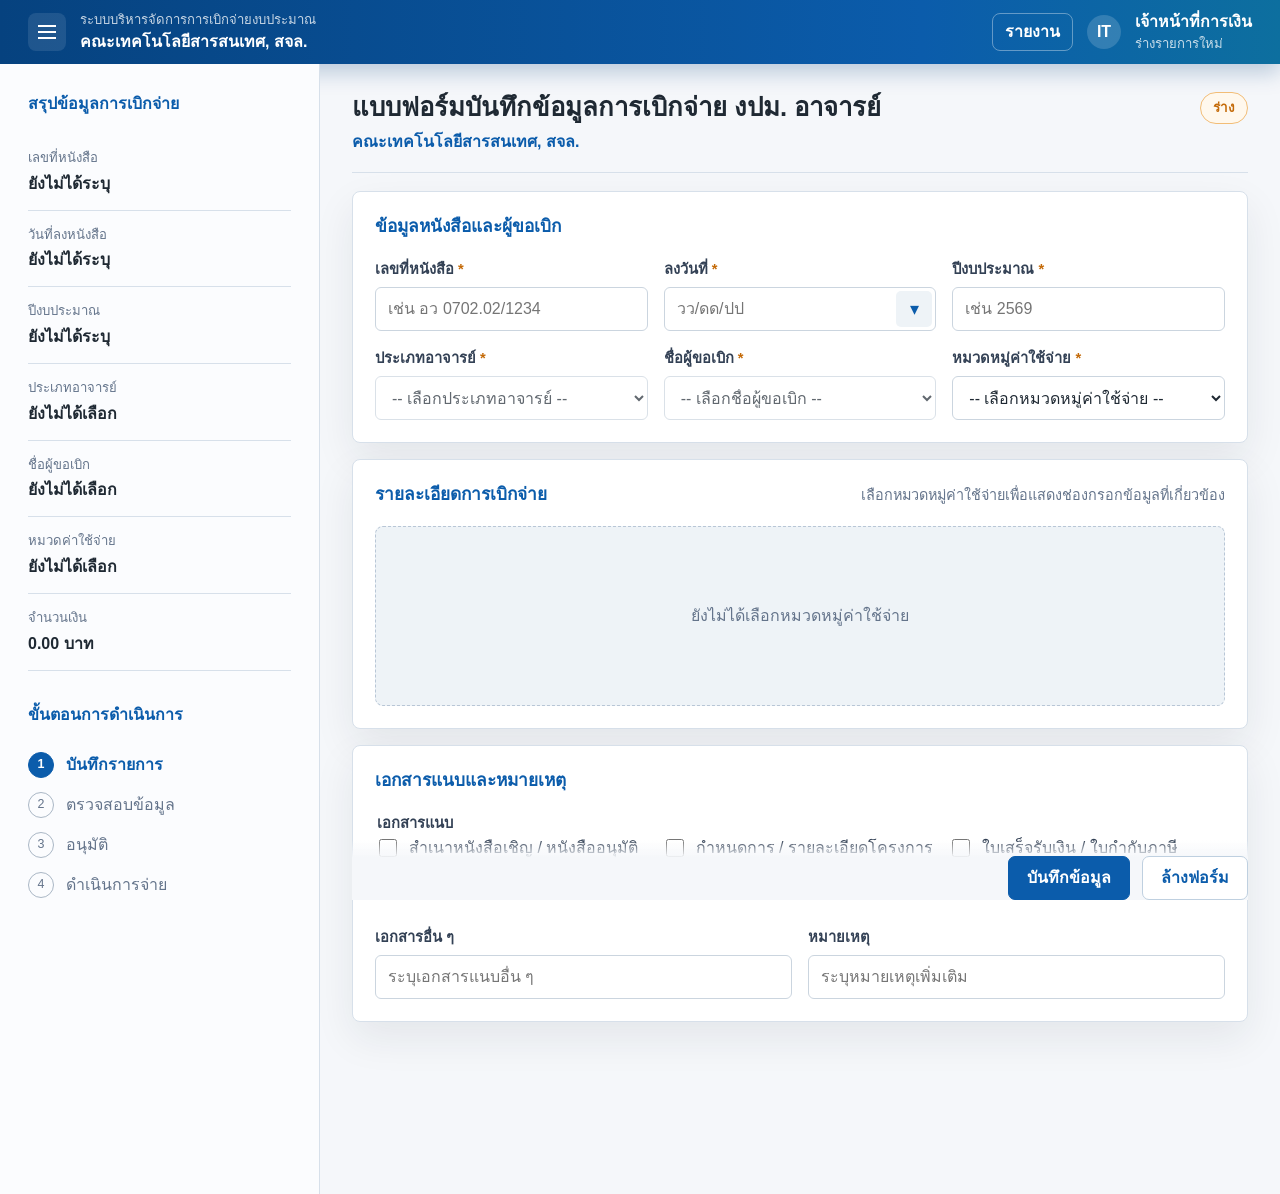
==== commit 2bd59478: "Add six special teachers to form and report directory" ====
--- a/index.html
+++ b/index.html
@@ -174,6 +174,6 @@
       </form>
     </dialog>
 
-    <script src="app.js?v=20261127-3"></script>
+    <script src="app.js?v=20261127-5"></script>
   </body>
 </html>
--- a/styles.css
+++ b/styles.css
@@ -766,11 +766,13 @@
 }
 
 .dashboard-toolbar {
-  grid-template-columns: minmax(220px, 1.2fr) repeat(3, minmax(160px, 1fr)) auto;
+  grid-template-columns: minmax(180px, 1.2fr) repeat(4, minmax(0, 1fr));
 }
 
 .dashboard-actions {
   display: flex;
+  grid-column: 1 / -1;
+  flex-wrap: wrap;
   gap: 10px;
 }
 
